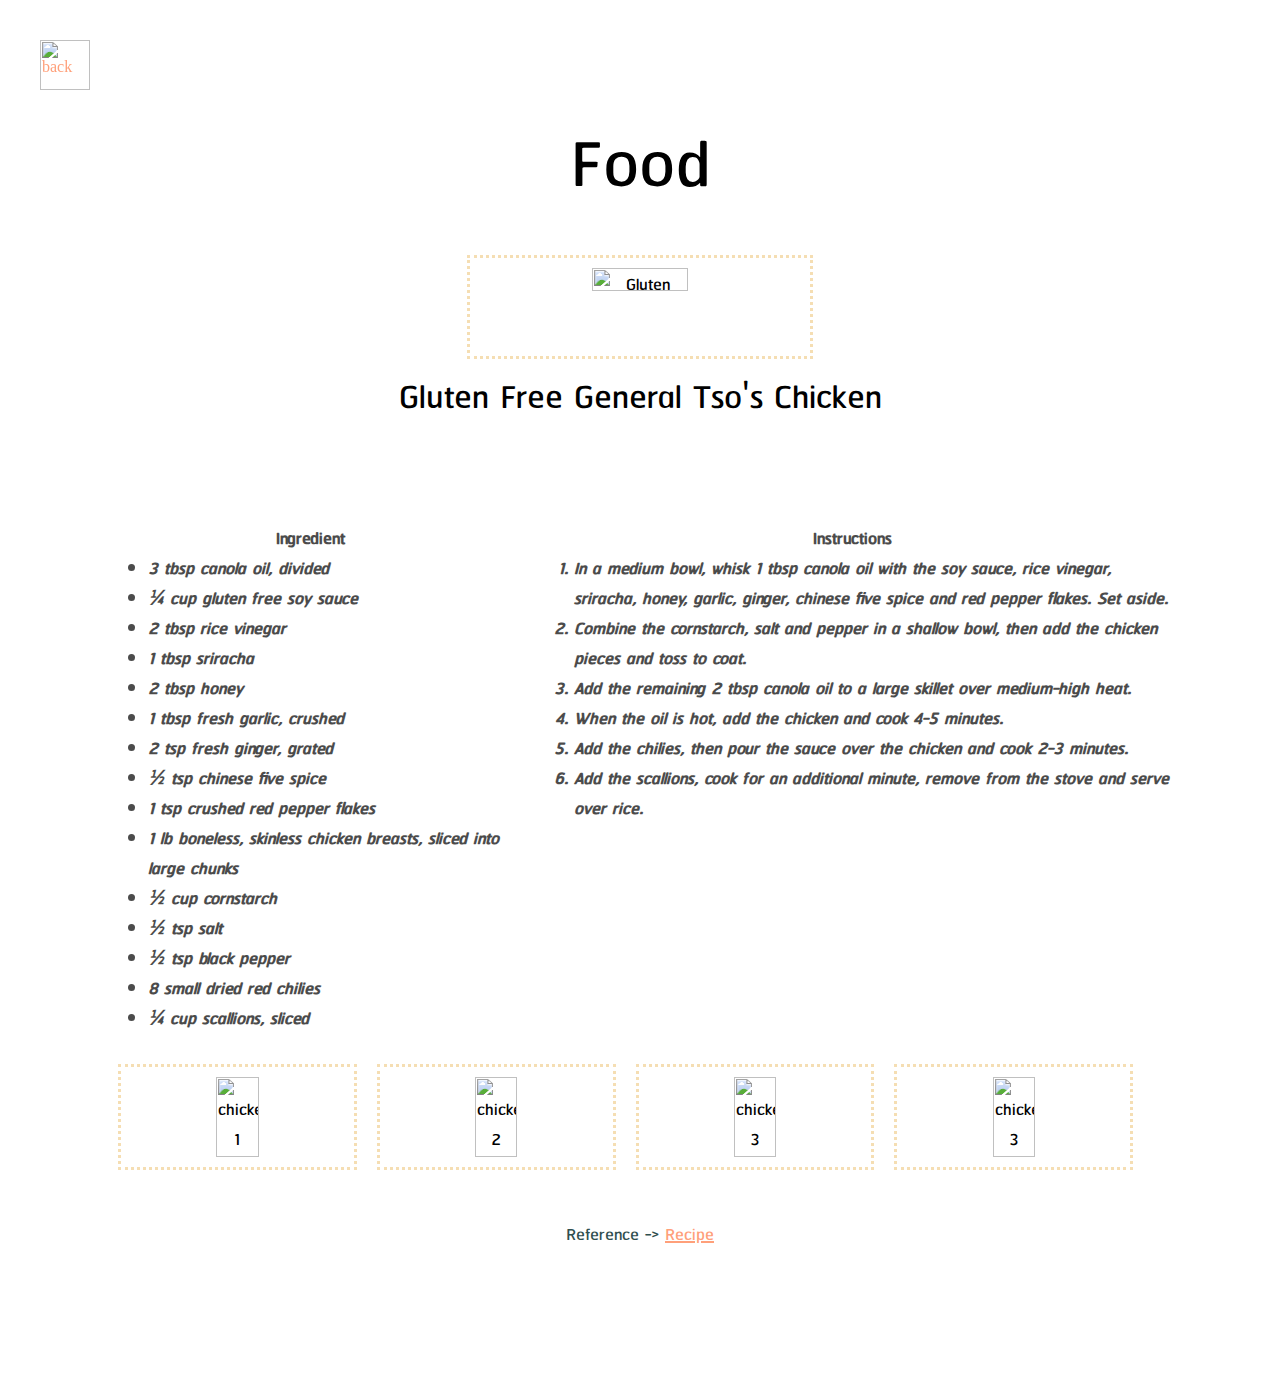
==== Gluten.html @ 121bd368 "Add files via upload" ====
<html>
<head>
    <link rel='stylesheet' type='text/css' media='screen' href='gluten.css'>
</head>
<body>
    <!-- <div class="grid-container">
        <div id="header">1</div>
        <div id="menu">1</div>
        <div id="main">1</div>
        <div id="right">1</div>
        <div id="footer">1</div>
    </div> -->

    <a href="index.html">
        <img src="img/back.png" alt="back" id="back">
    </a>

    <div class="grid-container">
        <div id="header">
            <div class="div_head">Food</div>
        </div>

        <div id="menu">
            <div><img src="img/Display.jpg" alt="Gluten Free General Tso's Chicken" class="PicHead"></div>
            <div class="main">Gluten Free General Tso's Chicken</div>
        </div>

        <div id="main">
            <div style="font-weight: bold;">Ingredient</div>
            <div class="left_page">
            <ul>
                <li>3 tbsp canola oil, divided</li>
                <li>¼ cup gluten free soy sauce</li>
                <li>2 tbsp rice vinegar</li>
                <li>1 tbsp sriracha</li>
                <li>2 tbsp honey</li>
                <li>1 tbsp fresh garlic, crushed</li>
                <li>2 tsp fresh ginger, grated</li>
                <li>½ tsp chinese five spice</li>
                <li>1 tsp crushed red pepper flakes</li>
                <li>1 lb boneless, skinless chicken breasts, sliced into large chunks</li>
                <li>½ cup cornstarch</li>
                <li>½ tsp salt</li>
                <li>½ tsp black pepper</li>
                <li>8 small dried red chilies</li>
                <li>¼ cup scallions, sliced</li>
            </ul>
            </div>
        </div>

        <div id="right">
            <div style="font-weight: bold;">Instructions</div>
            <div class="left_page">
            <ol type="1">
                <li>In a medium bowl, whisk 1 tbsp canola oil with the soy sauce, rice vinegar, sriracha, honey, garlic, ginger, chinese five spice and red pepper flakes. Set aside.</li>
                <li>Combine the cornstarch, salt and pepper in a shallow bowl, then add the chicken pieces and toss to coat.</li>
                <li>Add the remaining 2 tbsp canola oil to a large skillet over medium-high heat.</li>
                <li>When the oil is hot, add the chicken and cook 4-5 minutes.</li>
                <li>Add the chilies, then pour the sauce over the chicken and cook 2-3 minutes.</li>
                <li>Add the scallions, cook for an additional minute, remove from the stove and serve over rice.</li>
            </ol>
            </div>
        </div>


        <div id="footer">
            <div class="Ingredient">
                <img src="img/chicken-1.jpg" alt="chicken-1" class="imgIn">
                <img src="img/chicken-2.jpg" alt="chicken-2" class="imgIn">
                <img src="img/chicken-3.jpg" alt="chicken-3" class="imgIn">
                <img src="img/chicken-4.jpg" alt="chicken-3" class="imgIn">
            </div>
            
        </div>

        <div id="Recipe">
            <p>Reference -> <a href="https://whitneybond.com/gluten-free-general-tsos-chicken/">Recipe</a></p>
        </div>


    </div>


    <!-- <div class="div_head">Food</div>
    <div><img src="Display.jpg" alt="Gluten Free General Tso's Chicken" class="PicHead"></div>
    <div>Gluten Free General Tso's Chicken</div></td>
    <hr>


    <table>
        <tr>
            <td>

                <div>Ingredient</div>
    <div class="left_page">
    <ul>
        <li>3 tbsp canola oil, divided</li>
        <li>¼ cup gluten free soy sauce</li>
        <li>2 tbsp rice vinegar</li>
        <li>1 tbsp sriracha</li>
        <li>2 tbsp honey</li>
        <li>1 tbsp fresh garlic, crushed</li>
        <li>2 tsp fresh ginger, grated</li>
        <li>½ tsp chinese five spice</li>
        <li>1 tsp crushed red pepper flakes</li>
        <li>1 lb boneless, skinless chicken breasts, sliced into large chunks</li>
        <li>½ cup cornstarch</li>
        <li>½ tsp salt</li>
        <li>½ tsp black pepper</li>
        <li>8 small dried red chilies</li>
        <li>¼ cup scallions, sliced</li>
    </ul>
    </div>
        </td>
        <td>
            <div>Instructions</div>
    <div class="left_page">
    <ol type="1">
        <li>In a medium bowl, whisk 1 tbsp canola oil with the soy sauce, rice vinegar, sriracha, honey, garlic, ginger, chinese five spice and red pepper flakes. Set aside.</li>
        <li>Combine the cornstarch, salt and pepper in a shallow bowl, then add the chicken pieces and toss to coat.</li>
        <li>Add the remaining 2 tbsp canola oil to a large skillet over medium-high heat.</li>
        <li>When the oil is hot, add the chicken and cook 4-5 minutes.</li>
        <li>Add the chilies, then pour the sauce over the chicken and cook 2-3 minutes.</li>
        <li>Add the scallions, cook for an additional minute, remove from the stove and serve over rice.</li>
        </ol>
        </td>
    </table>


    <div class="Ingredient">
        <div id="one"><img src="chicken-1.jpg" alt="chicken-1"></div>
        <div id="two"><img src="chicken-2.jpg" alt="chicken-2"></div>
        <div id="three"><img src="chicken-3.jpg" alt="chicken-3"></div>
        <div id="four"><img src="chicken-4.jpg" alt="chicken-3"></div>
    </div>

    <p><br><br>Reference -> <a href="https://whitneybond.com/gluten-free-general-tsos-chicken/">Recipe</a></p> -->


</body>


</html>
---- gluten.css ----
.div_head{
    font-family: thFont;
    font-size: 80px;
    margin: auto;
    text-align: center;
}
.main{
    font-size: 50px;
}
div{
    font-family: thFont;
    text-align: center;
}
ul , ol{
    font-family: thFont; 
    /* font-size: 20px; */
    font-weight: bold;
    font-style: italic;
    margin: auto;
}
.left_page{
    text-align: left;
}
img {
    padding: 10px;
    margin: 10px;
    border: 3px dotted wheat;

}
.PicHead{
    width: 30%;
}
.Ingredient{
    display: flex;
    flex-wrap: wrap;
    /* justify-content: center; */
}

.one{
    position: static;
    top: 50px;
    margin: 10px;
}

hr{
    height: 30px;
    background-color: wheat;
    border: none;
}
table{
    width: 80%;
    margin-left: 10%;
    margin-right: 10%;
    display: flex;
}
body{
    background-image: url(img/bg.jpg);
    background-repeat: no-repeat;
    background-size: cover;
}

p{
    font-family: thFont;
    font-size: 15pt;
    color: darkslategray;
    text-align: center;
}

a:link{
    color: lightsalmon;
}
a:visited{
    color: hotpink;
}
a:hover{
    color: lightcoral;
}
.grid-container{
    display: grid;
    grid-template-columns: auto 60%;
    padding: 100px;
    grid-gap: 20px;
}
.grid-container > div{
    /* border: 1px solid black; */
    font-size: 20px;
}
.grid-container > div > .main{
    font-size: 40px;
}
.imgIn{
    width: 20%;
    margin: 10px;
}
#header{
    grid-column: 1/span 2;
}
#menu{
    grid-column: 1/span 2;
}
#main{
    grid-column: 1/span 1;
    background-color: white;
    opacity: 0.7;
}
#right{
    grid-column: 2/span 1;
    background-color: white;
    opacity: 0.7;
}
#footer{
    grid-column: 1/span 2;
}
#Recipe{
    grid-column: 1/span 2;
}
@media only screen and (max-width: 767px){
    .grid-container{
        grid-template-columns: auto;
        grid-gap: 30px;
        padding: 50px;
    }
    .PicHead{
        width: 60%;
    }
    .imgIn{
        width: 80%;
    }
    .grid-container> div{
        font-size: 15px;
    }
    .grid-container > div > .main{
        font-size: 30px;
    }
    #header{
        grid-column: 1/span 1;
    }
    #menu{
        grid-column: 1/span 1;
    }
    #main{
        grid-column: 1/span 1;
    }
    #right{
        grid-column: 1/span 1;
    }
    #footer{
        grid-column: 1/ span 1;
    }
    #Recipe{
        grid-column: 1/span 2;
        background-color: white;
    }
}

#back {
    position: fixed;
    top: 20px;
    left: 20px;
    width: 50px;
    border: none;
}

@font-face{
    font-family: thFont;
    src: url(RSU.ttf);
}
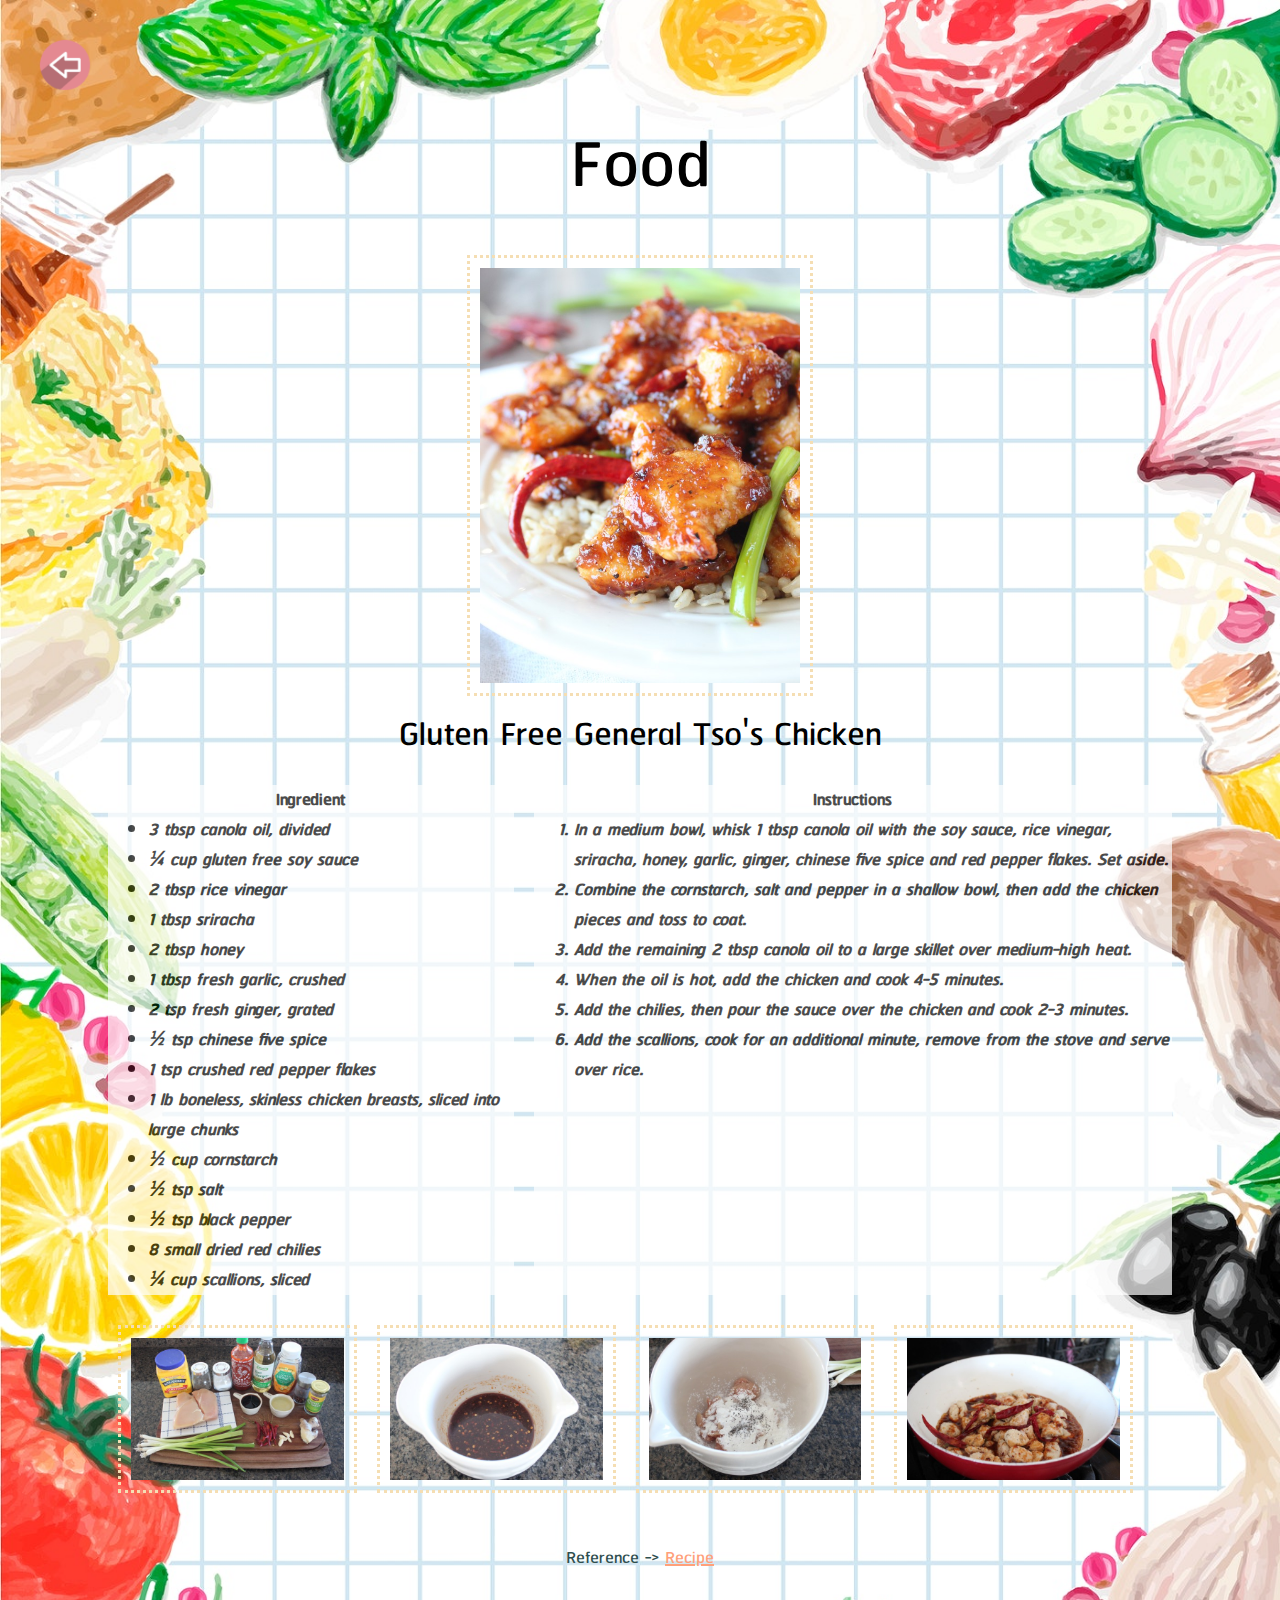
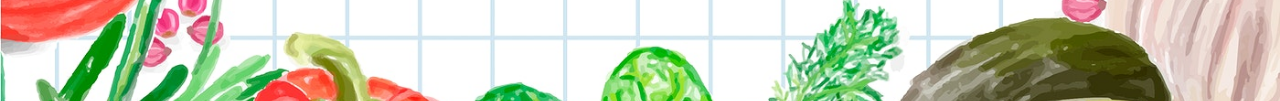
==== commit e89d9fc6: "Add files via upload" ====
--- a/Gluten.html
+++ b/Gluten.html
@@ -1,6 +1,7 @@
 <html>
 <head>
     <link rel='stylesheet' type='text/css' media='screen' href='gluten.css'>
+    <title>Food</title>
 </head>
 <body>
     <!-- <div class="grid-container">
--- a/gluten.css
+++ b/gluten.css
@@ -159,6 +159,11 @@
     left: 20px;
     width: 50px;
     border: none;
+    z-index: 99;
+}
+
+#back:hover{
+    opacity: 0.7;
 }
 
 @font-face{
